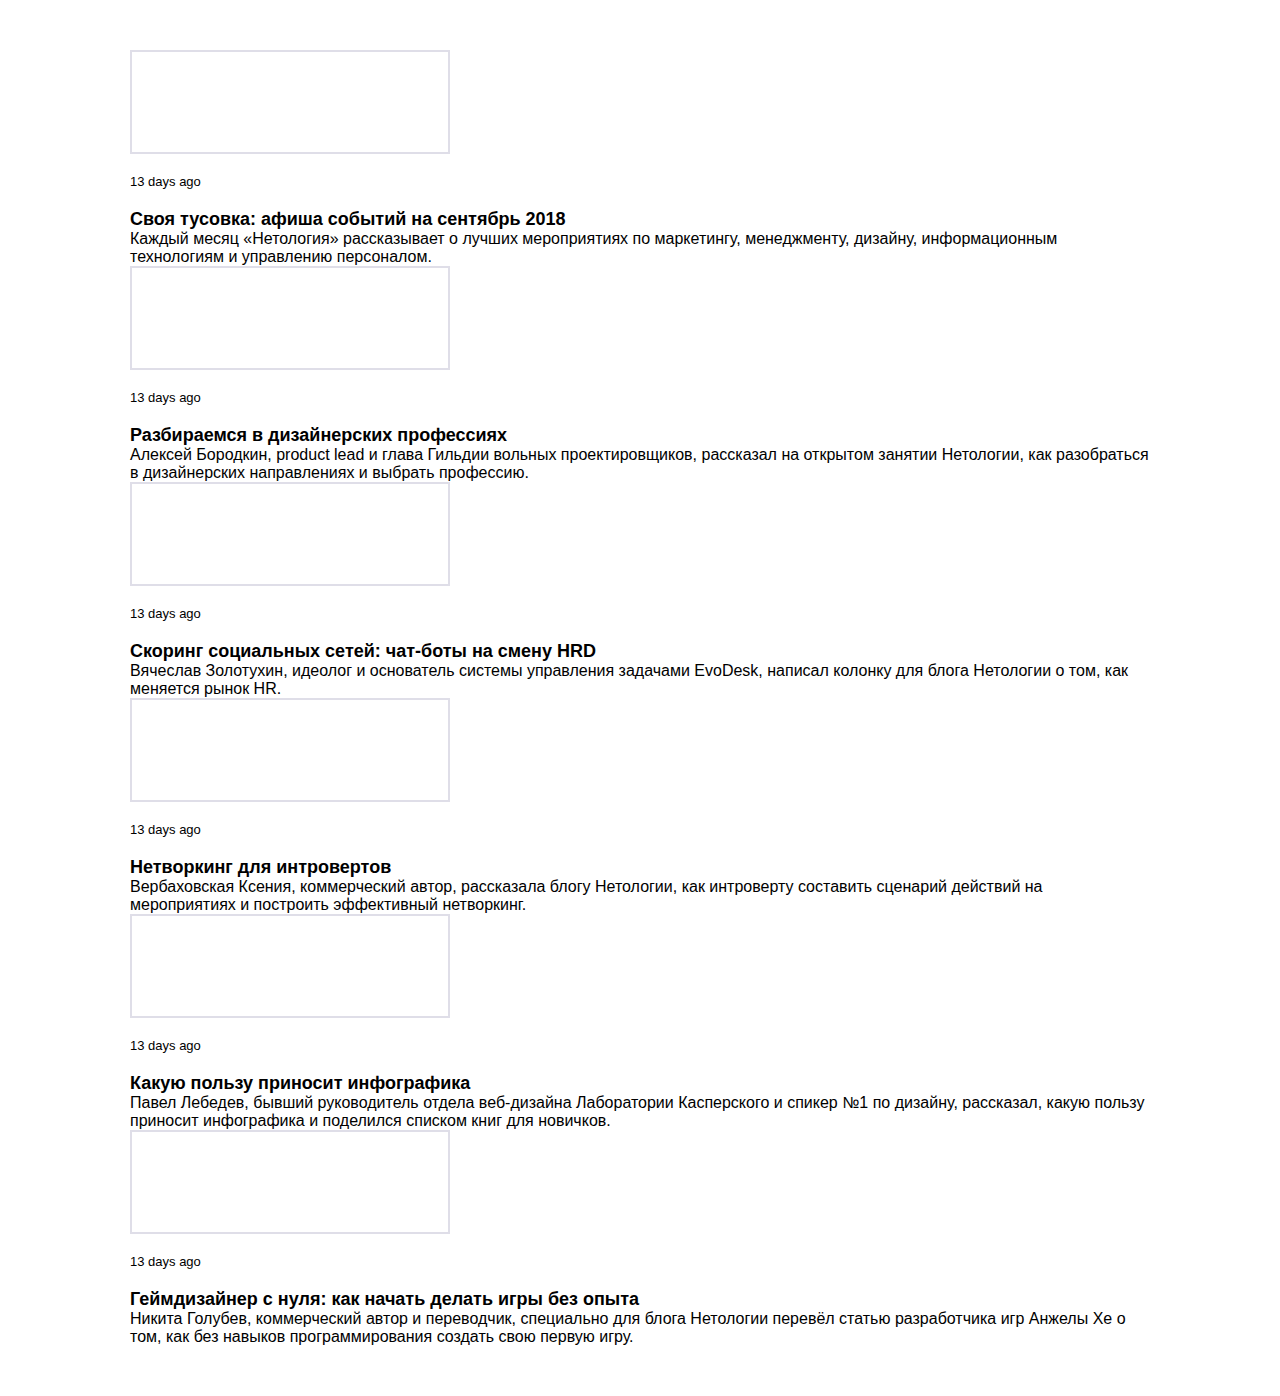
==== 4.block-elements-positioning/netology-blog/index.html @ 047fea79 "Успешно доделал 3 задание и добавил в папку 4, до этого в комитах не отследить по действиям что было" ====
<!DOCTYPE html>
<html lang="ru">
<head>
  <meta charset="UTF-8">
  <meta name="viewport" content="width=device-width, initial-scale=1.0">
  <meta http-equiv="X-UA-Compatible" content="ie=edge">
  <link rel="stylesheet" href="css/common-styles.css">
  <link rel="stylesheet" href="css/styles.css">
  <title>Блог</title>
</head>

<body>
  <div class="news">
    <article class="card"></article>
    <header class="card-header"></header>
    <time class="card-date" datetime="2018-08-27">13 days ago</time>
    <h3 class="card-name">Своя тусовка: афиша событий на сентябрь 2018</h3>

    <div class="card-content">
      <p>Каждый месяц «Нетология» рассказывает о лучших мероприятиях по маркетингу, менеджменту, дизайну, информационным
        технологиям и управлению персоналом.</p>
    </div>

    <article class="card"></article>
    <header class="card-header"></header>
    <time class="card-date" datetime="2018-08-27">13 days ago</time>
    <h3 class="card-name">Разбираемся в дизайнерских профессиях</h3>
    <div class="card-content">
      <p>Алексей Бородкин, product lead и глава Гильдии вольных проектировщиков, рассказал на открытом занятии Нетологии,
        как разобраться в дизайнерских направлениях и выбрать профессию.</p>
    </div>

    <article class="card"></article>
    <header class="card-header"></header>
    <time class="card-date" datetime="2018-08-27">13 days ago</time>
    <h3 class="card-name">Скоринг социальных сетей: чат-боты на смену HRD</h3>

    <div class="card-content">
      <p>Вячеслав Золотухин, идеолог и основатель системы управления задачами EvoDesk, написал колонку для блога Нетологии
        о том, как меняется рынок HR.</p>
    </div>

    <article class="card"></article>
    <header class="card-header"></header>
    <time class="card-date" datetime="2018-08-27">13 days ago</time>
    <h3 class="card-name">Нетворкинг для интровертов</h3>
    <div class="card-content">
      <p>Вербаховская Ксения, коммерческий автор, рассказала блогу Нетологии, как интроверту составить сценарий действий
        на мероприятиях и построить эффективный нетворкинг.</p>
    </div>

    <article class="card"></article>
    <header class="card-header"></header>
    <time class="card-date" datetime="2018-08-27">13 days ago</time>
    <h3 class="card-name">Какую пользу приносит инфографика</h3>
    <div class="card-content">
      <p>Павел Лебедев, бывший руководитель отдела веб-дизайна Лаборатории Касперского и спикер №1 по дизайну, рассказал,
        какую пользу приносит инфографика и поделился списком книг для новичков.</p>
    </div>

    <article class="card"></article>
    <header class="card-header"></header>
    <time class="card-date" datetime="2018-08-27">13 days ago</time>
    <h3 class="card-name">Геймдизайнер с нуля: как начать делать игры без опыта</h3>
    <div class="card-content">
      <p>Никита Голубев, коммерческий автор и переводчик, специально для блога Нетологии перевёл статью разработчика игр
        Анжелы Хе о том, как без навыков программирования создать свою первую игру.</p>
    </div>
  </div>
</body>
</html>
---- 4.block-elements-positioning/netology-blog/css/common-styles.css ----
body {
	font-family: -apple-system, BlinkMacSystemFont, Segoe UI, Roboto, Open Sans, Ubuntu, Fira Sans, Helvetica Neue, sans-serif;
	font-size: 16px;
	margin: 0;
}

.news {
	width: 1020px;
	margin-left: auto;
	margin-right: auto;
	padding-top: 50px;
	padding-bottom: 50px;
}

.card-date {
	display: block;
	margin-bottom: 20px;
	font-size: 13px;
}

.card-name {
	margin-top: 0;
	margin-bottom: 0;
	font-size: 18px;
}

.card-header {
	margin-bottom: 20px;
}

p {
	margin-top: 0;
	margin-bottom: 0;
}
---- 4.block-elements-positioning/netology-blog/css/styles.css ----
.card {
  box-sizing: border-box;
  width: 320px;
  padding: 50px 40px;
  border: 2px solid #dfdee8;
}
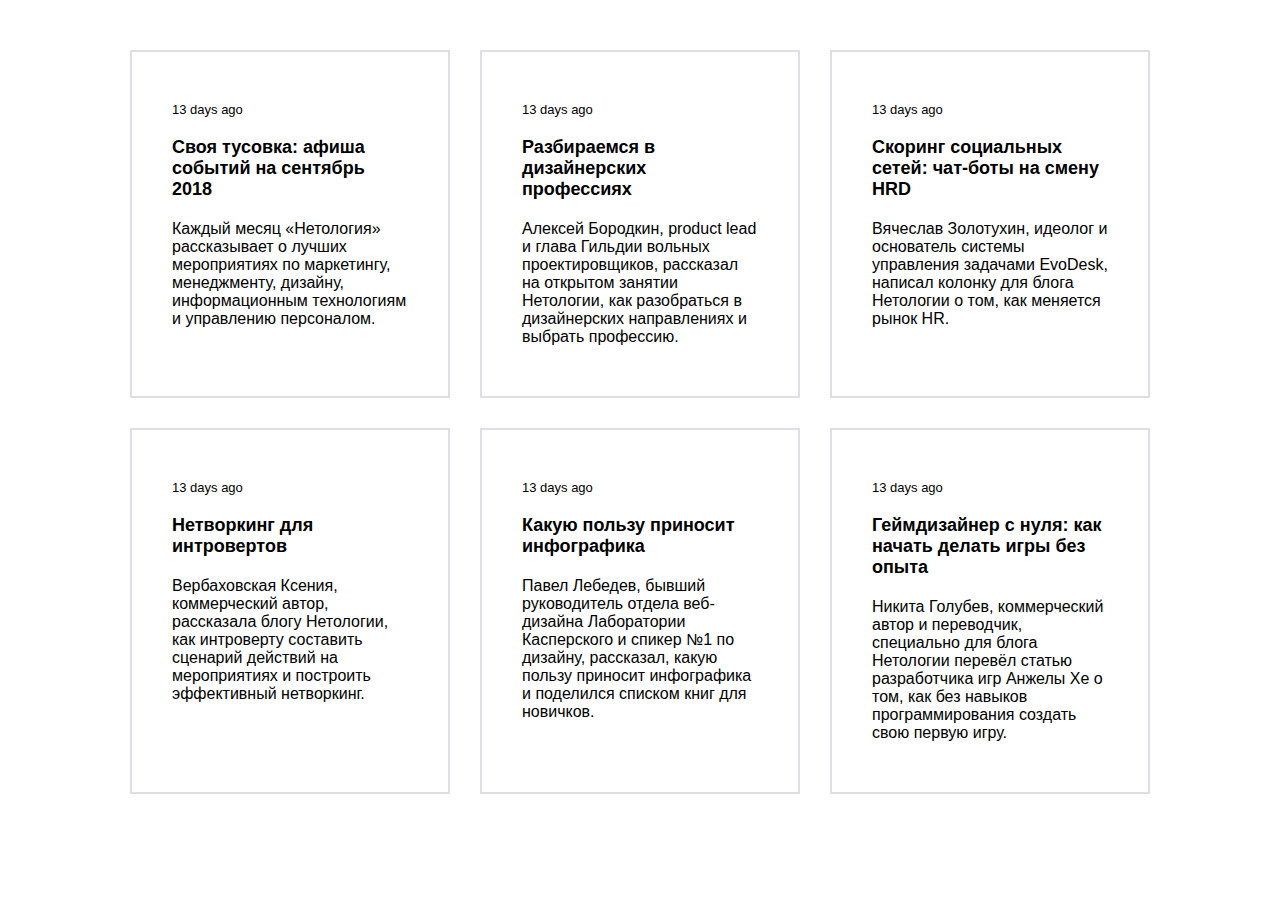
==== commit bb6fa810: "успешно сделал 4 дз, добавил 5 дз" ====
--- a/4.block-elements-positioning/netology-blog/index.html
+++ b/4.block-elements-positioning/netology-blog/index.html
@@ -1,71 +1,100 @@
 <!DOCTYPE html>
 <html lang="ru">
-<head>
-  <meta charset="UTF-8">
-  <meta name="viewport" content="width=device-width, initial-scale=1.0">
-  <meta http-equiv="X-UA-Compatible" content="ie=edge">
-  <link rel="stylesheet" href="css/common-styles.css">
-  <link rel="stylesheet" href="css/styles.css">
-  <title>Блог</title>
-</head>
+  <head>
+    <meta charset="UTF-8" />
+    <meta name="viewport" content="width=device-width, initial-scale=1.0" />
+    <meta http-equiv="X-UA-Compatible" content="ie=edge" />
+    <link rel="stylesheet" href="css/common-styles.css" />
+    <link rel="stylesheet" href="css/styles.css" />
+    <title>Блог</title>
+  </head>
 
-<body>
-  <div class="news">
-    <article class="card"></article>
-    <header class="card-header"></header>
-    <time class="card-date" datetime="2018-08-27">13 days ago</time>
-    <h3 class="card-name">Своя тусовка: афиша событий на сентябрь 2018</h3>
-
-    <div class="card-content">
-      <p>Каждый месяц «Нетология» рассказывает о лучших мероприятиях по маркетингу, менеджменту, дизайну, информационным
-        технологиям и управлению персоналом.</p>
+  <body>
+    <div class="news">
+      <article class="card">
+        <header class="card-header">
+          <time class="card-date" datetime="2018-08-27">13 days ago</time>
+          <h3 class="card-name">
+            Своя тусовка: афиша событий на сентябрь 2018
+          </h3>
+        </header>
+        <div class="card-content">
+          <p>
+            Каждый месяц «Нетология» рассказывает о лучших мероприятиях по
+            маркетингу, менеджменту, дизайну, информационным технологиям и
+            управлению персоналом.
+          </p>
+        </div>
+      </article>
+      <article class="card">
+        <header class="card-header">
+          <time class="card-date" datetime="2018-08-27">13 days ago</time>
+          <h3 class="card-name">Разбираемся в дизайнерских профессиях</h3>
+        </header>
+        <div class="card-content">
+          <p>
+            Алексей Бородкин, product lead и глава Гильдии вольных
+            проектировщиков, рассказал на открытом занятии Нетологии, как
+            разобраться в дизайнерских направлениях и выбрать профессию.
+          </p>
+        </div>
+      </article>
+      <article class="card">
+        <header class="card-header">
+          <time class="card-date" datetime="2018-08-27">13 days ago</time>
+          <h3 class="card-name">
+            Скоринг социальных сетей: чат-боты на смену HRD
+          </h3>
+        </header>
+        <div class="card-content">
+          <p>
+            Вячеслав Золотухин, идеолог и основатель системы управления задачами
+            EvoDesk, написал колонку для блога Нетологии о том, как меняется
+            рынок HR.
+          </p>
+        </div>
+      </article>
+      <article class="card">
+        <header class="card-header">
+          <time class="card-date" datetime="2018-08-27">13 days ago</time>
+          <h3 class="card-name">Нетворкинг для интровертов</h3>
+        </header>
+        <div class="card-content">
+          <p>
+            Вербаховская Ксения, коммерческий автор, рассказала блогу Нетологии,
+            как интроверту составить сценарий действий на мероприятиях и
+            построить эффективный нетворкинг.
+          </p>
+        </div>
+      </article>
+      <article class="card">
+        <header class="card-header">
+          <time class="card-date" datetime="2018-08-27">13 days ago</time>
+          <h3 class="card-name">Какую пользу приносит инфографика</h3>
+        </header>
+        <div class="card-content">
+          <p>
+            Павел Лебедев, бывший руководитель отдела веб-дизайна Лаборатории
+            Касперского и спикер №1 по дизайну, рассказал, какую пользу приносит
+            инфографика и поделился списком книг для новичков.
+          </p>
+        </div>
+      </article>
+      <article class="card">
+        <header class="card-header">
+          <time class="card-date" datetime="2018-08-27">13 days ago</time>
+          <h3 class="card-name">
+            Геймдизайнер с нуля: как начать делать игры без опыта
+          </h3>
+        </header>
+        <div class="card-content">
+          <p>
+            Никита Голубев, коммерческий автор и переводчик, специально для
+            блога Нетологии перевёл статью разработчика игр Анжелы Хе о том, как
+            без навыков программирования создать свою первую игру.
+          </p>
+        </div>
+      </article>
     </div>
-
-    <article class="card"></article>
-    <header class="card-header"></header>
-    <time class="card-date" datetime="2018-08-27">13 days ago</time>
-    <h3 class="card-name">Разбираемся в дизайнерских профессиях</h3>
-    <div class="card-content">
-      <p>Алексей Бородкин, product lead и глава Гильдии вольных проектировщиков, рассказал на открытом занятии Нетологии,
-        как разобраться в дизайнерских направлениях и выбрать профессию.</p>
-    </div>
-
-    <article class="card"></article>
-    <header class="card-header"></header>
-    <time class="card-date" datetime="2018-08-27">13 days ago</time>
-    <h3 class="card-name">Скоринг социальных сетей: чат-боты на смену HRD</h3>
-
-    <div class="card-content">
-      <p>Вячеслав Золотухин, идеолог и основатель системы управления задачами EvoDesk, написал колонку для блога Нетологии
-        о том, как меняется рынок HR.</p>
-    </div>
-
-    <article class="card"></article>
-    <header class="card-header"></header>
-    <time class="card-date" datetime="2018-08-27">13 days ago</time>
-    <h3 class="card-name">Нетворкинг для интровертов</h3>
-    <div class="card-content">
-      <p>Вербаховская Ксения, коммерческий автор, рассказала блогу Нетологии, как интроверту составить сценарий действий
-        на мероприятиях и построить эффективный нетворкинг.</p>
-    </div>
-
-    <article class="card"></article>
-    <header class="card-header"></header>
-    <time class="card-date" datetime="2018-08-27">13 days ago</time>
-    <h3 class="card-name">Какую пользу приносит инфографика</h3>
-    <div class="card-content">
-      <p>Павел Лебедев, бывший руководитель отдела веб-дизайна Лаборатории Касперского и спикер №1 по дизайну, рассказал,
-        какую пользу приносит инфографика и поделился списком книг для новичков.</p>
-    </div>
-
-    <article class="card"></article>
-    <header class="card-header"></header>
-    <time class="card-date" datetime="2018-08-27">13 days ago</time>
-    <h3 class="card-name">Геймдизайнер с нуля: как начать делать игры без опыта</h3>
-    <div class="card-content">
-      <p>Никита Голубев, коммерческий автор и переводчик, специально для блога Нетологии перевёл статью разработчика игр
-        Анжелы Хе о том, как без навыков программирования создать свою первую игру.</p>
-    </div>
-  </div>
-</body>
+  </body>
 </html>
--- a/4.block-elements-positioning/netology-blog/css/styles.css
+++ b/4.block-elements-positioning/netology-blog/css/styles.css
@@ -3,4 +3,18 @@
   width: 320px;
   padding: 50px 40px;
   border: 2px solid #dfdee8;
+}
+
+.card:nth-child(n+4) {
+  margin-top: 30px;
+}
+
+.card:nth-child(3n+2) {
+  margin-left: 30px;
+  margin-right: 30px;
+}
+
+.news {
+  display: flex;
+  flex-wrap: wrap;
 }